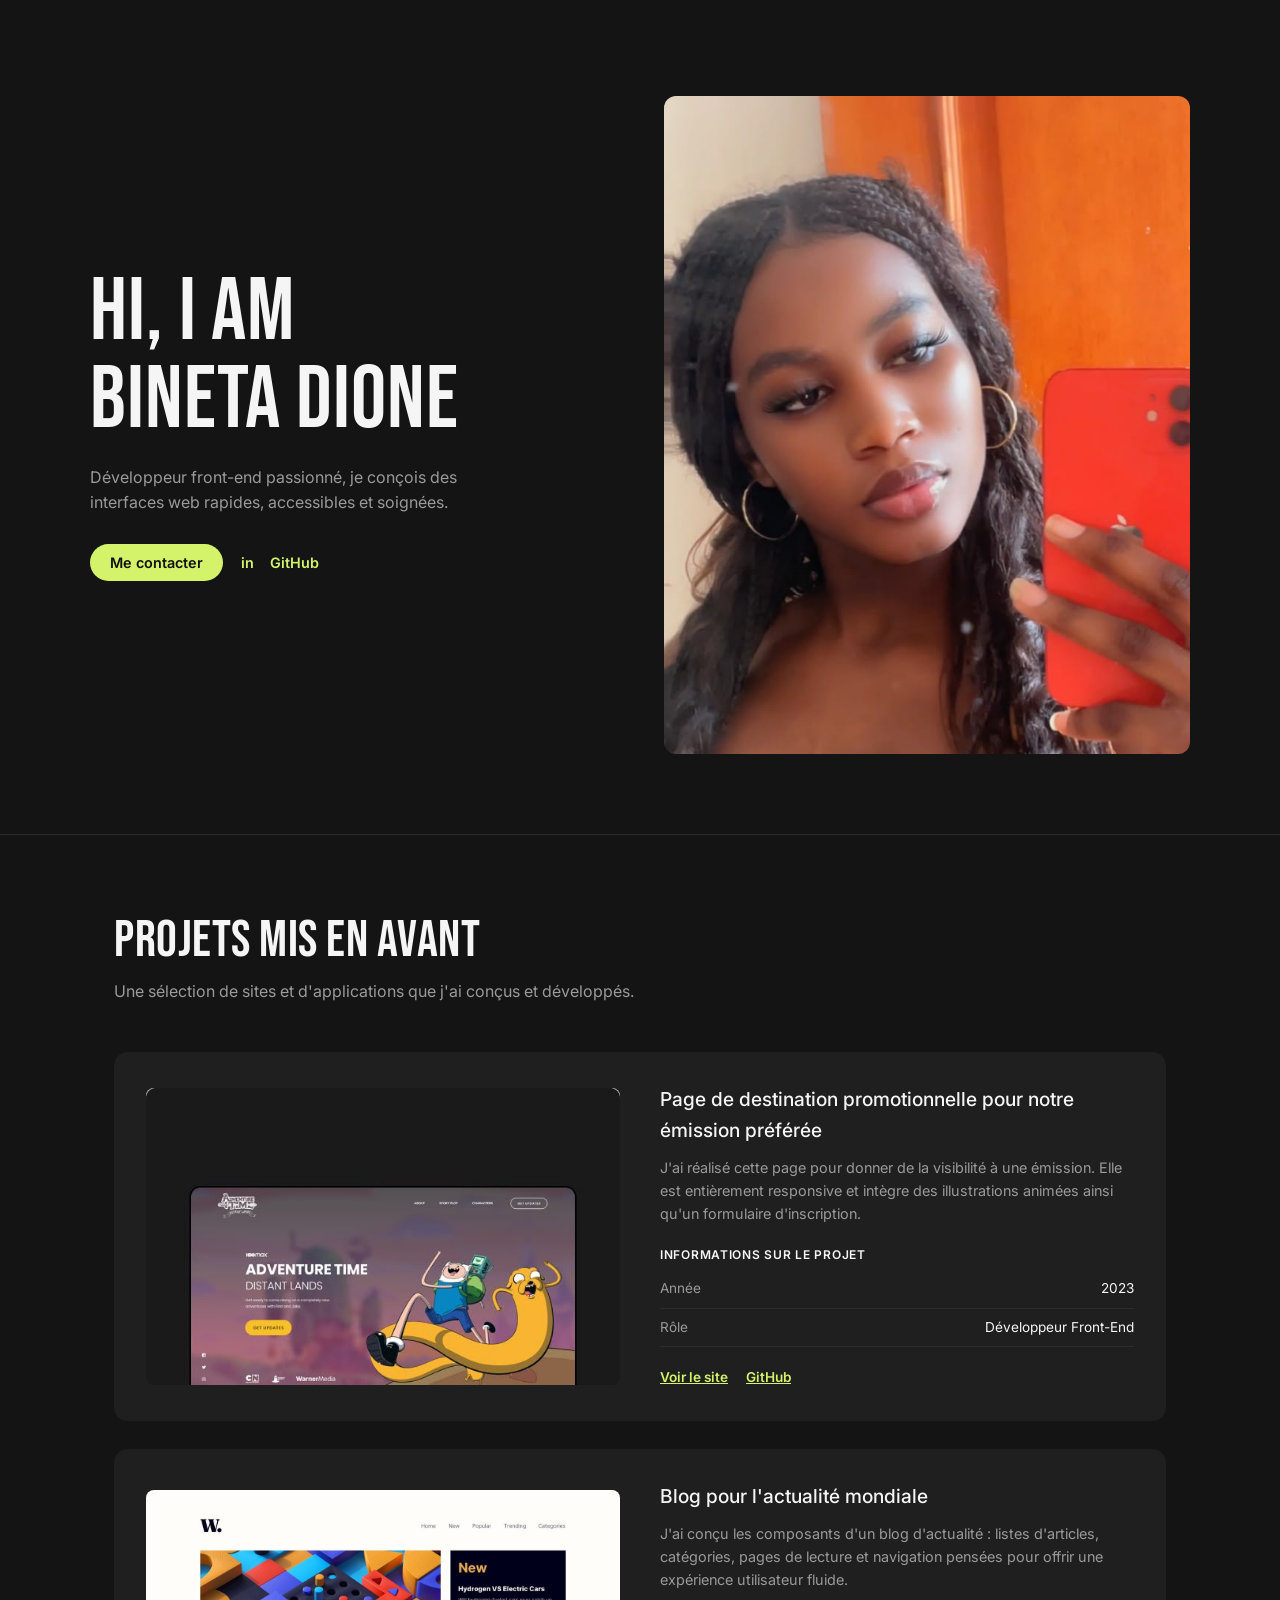
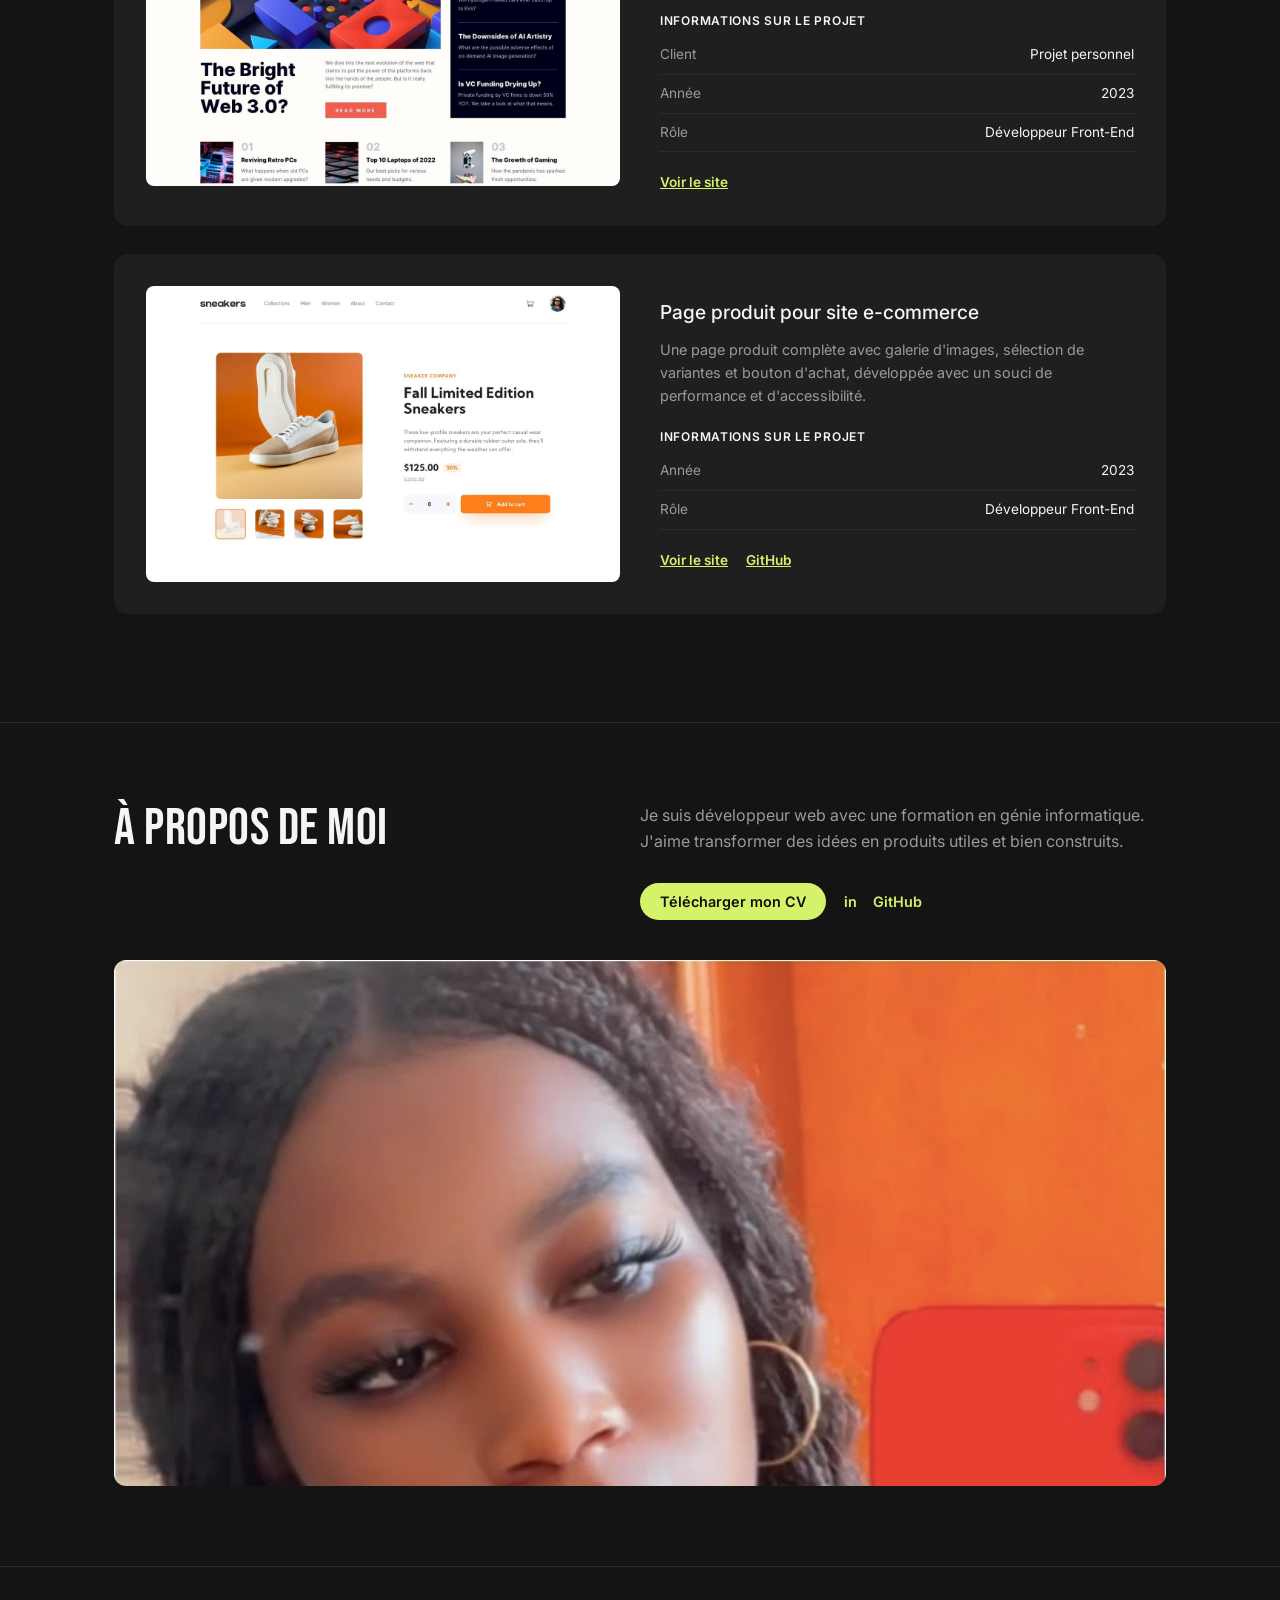
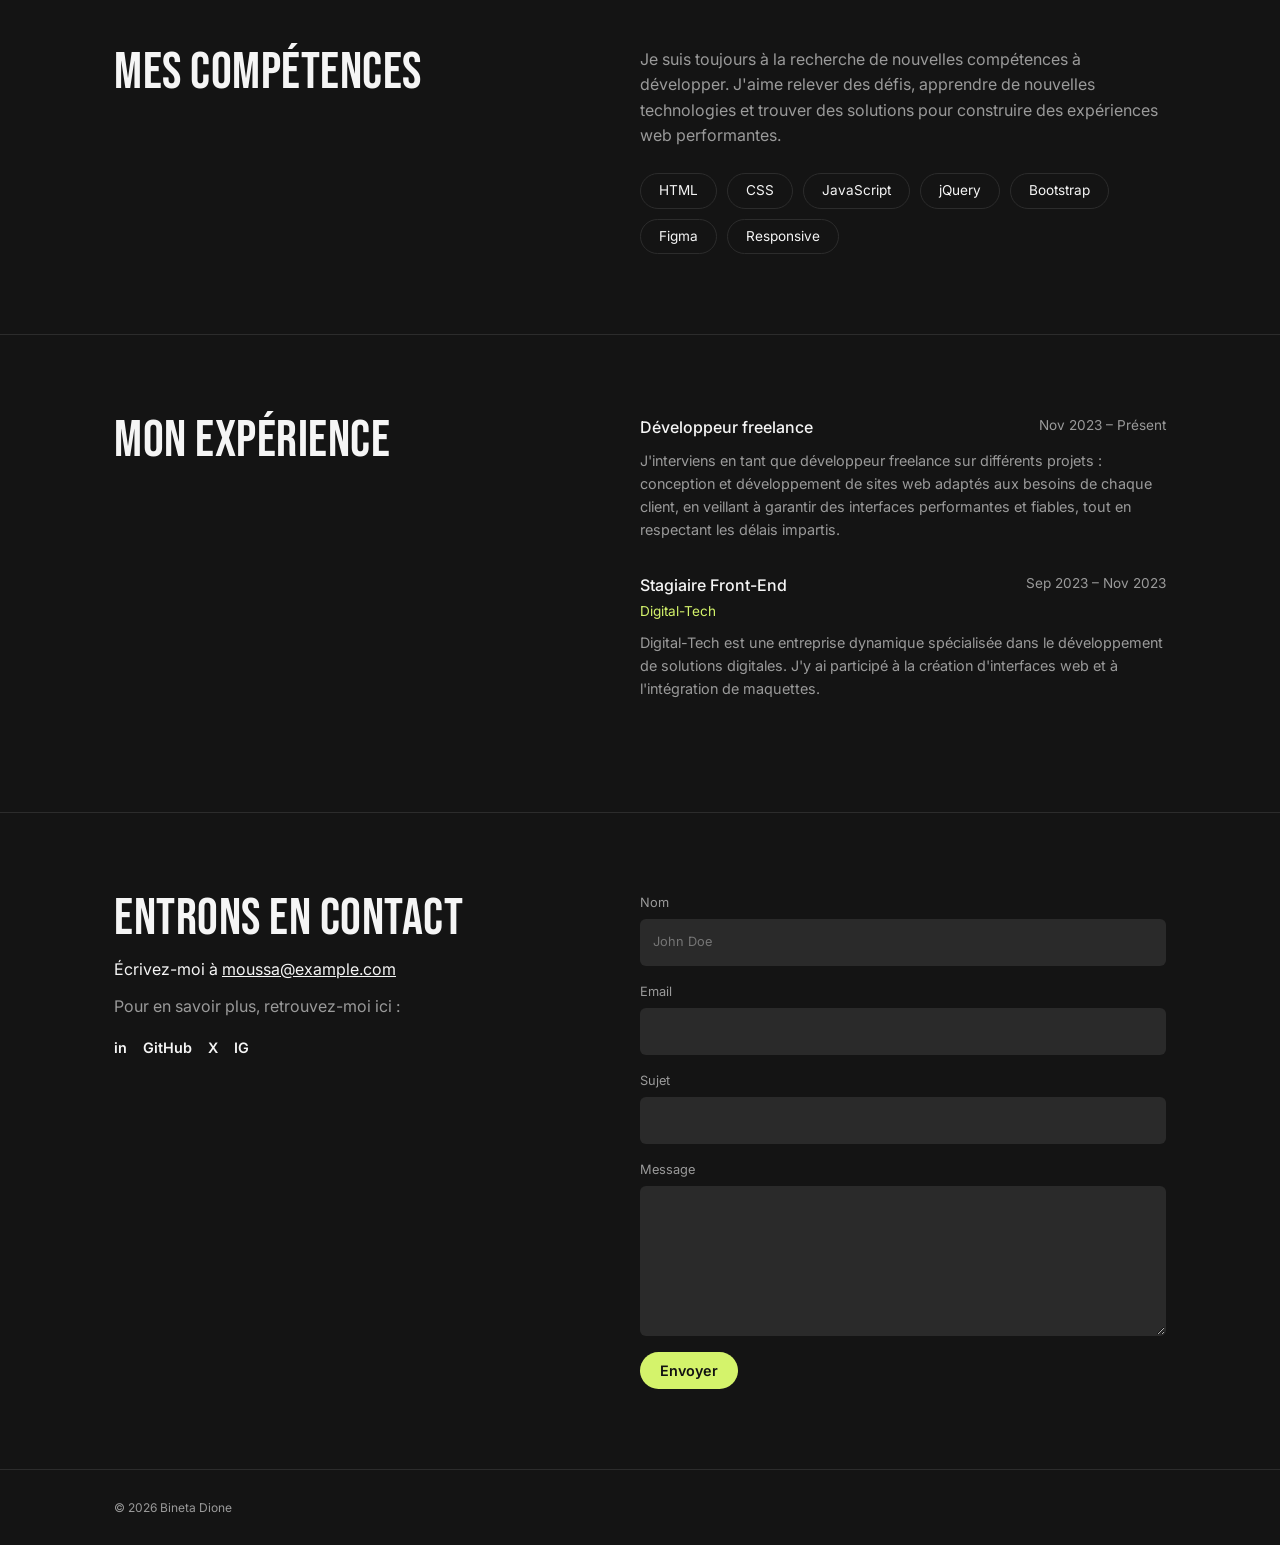
==== index.html @ 86d80486 "Rename cv.html to index.html" ====
<!DOCTYPE html>
<html lang="fr">
<head>
<meta charset="UTF-8">
<meta name="viewport" content="width=device-width, initial-scale=1">
<title>Bineta Dione – Développeur Front-End</title>
<link rel="preconnect" href="https://fonts.googleapis.com">
<link href="https://fonts.googleapis.com/css2?family=Bebas+Neue&family=Inter:wght@400;500;600&display=swap" rel="stylesheet">
<link rel="stylesheet" href="cv.css">
</head>
<body>

<main>
  <!-- HERO -->
  <div class="wrap hero">
    <div>
      <h1>Hi, I am<br>Bineta Dione</h1>
      <p>Développeur front-end passionné, je conçois des interfaces web rapides, accessibles et soignées.</p>
      <div class="actions">
        <a class="btn" href="#contact">Me contacter</a>
        <div class="social">
          <a href="#" aria-label="LinkedIn">in</a>
          <a href="#" aria-label="GitHub">GitHub</a>
        </div>
      </div>
    </div>
    <div class="photo">
      <!-- Remplacez par : <img src=Unknown-4.jpeg" alt="Portrait de Bineta Dione"> -->
      <img src="Unknown-4.jpeg" alt="ma photo de profil">
    </div>
  </div>

  <!-- PROJETS -->
  <section id="projets">
    <div class="wrap">
      <div class="head">
        <h2>Projets mis en avant</h2>
        <p>Une sélection de sites et d'applications que j'ai conçus et développés.</p>
      </div>

      <article class="project">
        <div class="shot">
            <img src="Unknown-1.jpeg" alt="Projet 1">
        </div>
        <div>
          <h3>Page de destination promotionnelle pour notre émission préférée</h3>
          <p>J'ai réalisé cette page pour donner de la visibilité à une émission. Elle est entièrement responsive et intègre des illustrations animées ainsi qu'un formulaire d'inscription.</p>
          <h4>Informations sur le projet</h4>
          <dl>
            <div><dt>Année</dt><dd>2023</dd></div>
            <div><dt>Rôle</dt><dd>Développeur Front-End</dd></div>
          </dl>
          <div class="links"><a href="#">Voir le site</a><a href="#">GitHub</a></div>
        </div>
      </article>

      <article class="project">
        <div class="shot"><img src="Unknown-2.jpeg" alt="Projet 2"></div>
        <div>
          <h3>Blog pour l'actualité mondiale</h3>
          <p>J'ai conçu les composants d'un blog d'actualité : listes d'articles, catégories, pages de lecture et navigation pensées pour offrir une expérience utilisateur fluide.</p>
          <h4>Informations sur le projet</h4>
          <dl>
            <div><dt>Client</dt><dd>Projet personnel</dd></div>
            <div><dt>Année</dt><dd>2023</dd></div>
            <div><dt>Rôle</dt><dd>Développeur Front-End</dd></div>
          </dl>
          <div class="links"><a href="#">Voir le site</a></div>
        </div>
      </article>

      <article class="project">
        <div class="shot"><img src="Unknown-3.jpeg" alt="Projet 3"></div>
        <div>
          <h3>Page produit pour site e-commerce</h3>
          <p>Une page produit complète avec galerie d'images, sélection de variantes et bouton d'achat, développée avec un souci de performance et d'accessibilité.</p>
          <h4>Informations sur le projet</h4>
          <dl>
            <div><dt>Année</dt><dd>2023</dd></div>
            <div><dt>Rôle</dt><dd>Développeur Front-End</dd></div>
          </dl>
          <div class="links"><a href="#">Voir le site</a><a href="#">GitHub</a></div>
        </div>
      </article>
    </div>
  </section>

  <!-- À PROPOS -->
  <section id="apropos">
    <div class="wrap">
      <div class="two">
        <h2>À propos de moi</h2>
        <div>
          <p class="muted">Je suis développeur web avec une formation en génie informatique. J'aime transformer des idées en produits utiles et bien construits.</p>
          <div class="actions">
            <a class="btn" href="#contact">Télécharger mon CV</a>
            <div class="social"><a href="#" aria-label="LinkedIn">in</a><a href="#" aria-label="GitHub">GitHub</a></div>
          </div>
        </div>
      </div>
      <div class="banner"><img src="b1.jpg" alt="deuxieme portrait"></div>
    </div>
  </section>

  <!-- COMPÉTENCES -->
  <section id="competences">
    <div class="wrap two">
      <h2>Mes compétences</h2>
      <div>
        <p class="muted">Je suis toujours à la recherche de nouvelles compétences à développer. J'aime relever des défis, apprendre de nouvelles technologies et trouver des solutions pour construire des expériences web performantes.</p>
        <ul class="tags">
          <li>HTML</li><li>CSS</li><li>JavaScript</li><li>jQuery</li>
          <li>Bootstrap</li><li>Figma</li><li>Responsive</li>
        </ul>
      </div>
    </div>
  </section>

  <!-- EXPÉRIENCE -->
  <section id="experience">
    <div class="wrap two">
      <h2>Mon expérience</h2>
      <div>
        <div class="job">
          <header>Développeur freelance <span>Nov 2023 – Présent</span></header>
          <p>J'interviens en tant que développeur freelance sur différents projets : conception et développement de sites web adaptés aux besoins de chaque client, en veillant à garantir des interfaces performantes et fiables, tout en respectant les délais impartis.</p>
        </div>
        <div class="job">
          <header>Stagiaire Front-End <span>Sep 2023 – Nov 2023</span></header>
          <div class="co">Digital-Tech</div>
          <p>Digital-Tech est une entreprise dynamique spécialisée dans le développement de solutions digitales. J'y ai participé à la création d'interfaces web et à l'intégration de maquettes.</p>
        </div>
      </div>
    </div>
  </section>

  <!-- CONTACT -->
  <section id="contact" class="contact">
    <div class="wrap two">
      <div>
        <h2>Entrons en contact</h2>
        <p>Écrivez-moi à <a href="mailto:moussa@example.com">moussa@example.com</a></p>
        <p class="muted">Pour en savoir plus, retrouvez-moi ici :</p>
        <div class="social social-contact">
          <a href="#" aria-label="LinkedIn">in</a>
          <a href="#" aria-label="GitHub">GitHub</a>
          <a href="#" aria-label="X">X</a>
          <a href="#" aria-label="Instagram">IG</a>
        </div>
      </div>
      <form onsubmit="event.preventDefault();alert('Message envoyé !')">
        <label>Nom<input type="text" placeholder="John Doe" required></label>
        <label>Email<input type="email" required></label>
        <label>Sujet<input type="text"></label>
        <label>Message<textarea required></textarea></label>
        <button class="btn" type="submit">Envoyer</button>
      </form>
    </div>
  </section>
</main>

<footer><div class="wrap">© 2026 Bineta Dione</div></footer>

</body>
</html
---- cv.css ----
:root{
  --bg:#141414; --card:#1f1f1f; --line:#2c2c2c;
  --text:#f5f5f5; --muted:#9a9a9a; --accent:#d4f36b;
}
*{box-sizing:border-box;margin:0;padding:0}
html{scroll-behavior:smooth}
body{background:var(--bg);color:var(--text);font-family:Inter,system-ui,sans-serif;line-height:1.6}
a{color:inherit}
:focus-visible{outline:2px solid var(--accent);outline-offset:3px}
h1,h2{font-family:"Bebas Neue",Impact,sans-serif;font-weight:400;line-height:1;letter-spacing:.01em}
h1{font-size:clamp(3rem,8vw,5.5rem)}
h2{font-size:clamp(2.2rem,5vw,3.25rem)}
.wrap{max-width:1100px;margin:0 auto;padding:0 24px}
section{padding:80px 0;border-top:1px solid var(--line)}
.muted{color:var(--muted)}

/* Boutons */
.actions{display:flex;align-items:center;gap:18px;margin-top:28px;flex-wrap:wrap}
.btn{display:inline-flex;align-items:center;gap:10px;background:var(--accent);color:#111;border:0;border-radius:999px;padding:10px 20px;font:600 .9rem Inter,sans-serif;text-decoration:none;cursor:pointer}
.btn:hover{filter:brightness(.92)}
.social{display:flex;gap:16px}
.social a{color:var(--accent);text-decoration:none;font-weight:600;font-size:.9rem}
.social-contact{margin-top:16px}

/* Hero */
.hero{display:grid;grid-template-columns:1fr 1fr;gap:48px;align-items:center;padding:96px 0 80px;border:0}
.hero p{margin-top:20px;max-width:44ch;color:var(--muted)}
.photo{border-radius:12px;background:#d8d8dc;aspect-ratio:4/5;overflow:hidden;display:grid;place-items:center;color:#777;font-size:.9rem}
.photo img{width:100%;height:100%;object-fit:cover;display:block}

/* Projets */
.head{margin-bottom:48px;max-width:60ch}
.head p{margin-top:12px;color:var(--muted)}
.project{display:grid;grid-template-columns:1fr 1fr;gap:40px;align-items:center;background:var(--card);border-radius:14px;padding:32px;margin-bottom:28px}
.shot{background:#f2f2f2;border-radius:8px;aspect-ratio:16/10;overflow:hidden;display:grid;place-items:center;color:#888;font-size:.85rem}
.shot img{width:100%;height:100%;object-fit:cover}
.project h3{font-size:1.2rem;font-weight:500;margin-bottom:10px}
.project p{color:var(--muted);font-size:.9rem;margin-bottom:20px}
.project h4{font-size:.75rem;font-weight:600;letter-spacing:.06em;text-transform:uppercase;margin-bottom:6px}
dl{margin-bottom:20px}
dl div{display:flex;justify-content:space-between;padding:8px 0;border-bottom:1px solid var(--line);font-size:.85rem}
dt{color:var(--muted)}
.links{display:flex;gap:18px;font-size:.85rem;font-weight:600}
.links a{color:var(--accent)}

/* Deux colonnes */
.two{display:grid;grid-template-columns:1fr 1.1fr;gap:48px}
.banner{margin:40px 0 0;border-radius:12px;background:#d8d8dc;aspect-ratio:16/8;overflow:hidden;display:grid;place-items:center;color:#777;font-size:.9rem}
.banner img{width:100%;height:100%;object-fit:cover}
.tags{display:flex;flex-wrap:wrap;gap:10px;margin-top:24px;list-style:none}
.tags li{border:1px solid var(--line);border-radius:999px;padding:6px 18px;font-size:.85rem}
.job{margin-bottom:32px}
.job header{display:flex;justify-content:space-between;gap:16px;font-weight:500}
.job header span{color:var(--muted);font-weight:400;font-size:.85rem;white-space:nowrap}
.job .co{color:var(--accent);font-size:.85rem;margin:2px 0}
.job p{color:var(--muted);font-size:.9rem;margin-top:8px}

/* Formulaire */
form{display:grid;gap:16px}
label{font-size:.8rem;color:var(--muted);display:grid;gap:6px}
input,textarea{background:#2a2a2a;border:1px solid transparent;border-radius:6px;padding:12px;color:var(--text);font:inherit}
textarea{min-height:150px;resize:vertical}
form .btn{justify-self:start}
.contact p{margin-top:12px}
.contact a{color:var(--text)}
footer{padding:28px 0;border-top:1px solid var(--line);font-size:.75rem;color:var(--muted)}

/* Mobile */
@media(max-width:800px){
  .hero,.project,.two{grid-template-columns:1fr;gap:28px}
  .hero{padding-top:56px}
  section{padding:56px 0}
  .project{padding:20px}
}
@media(prefers-reduced-motion:reduce){html{scroll-behavior:auto}}
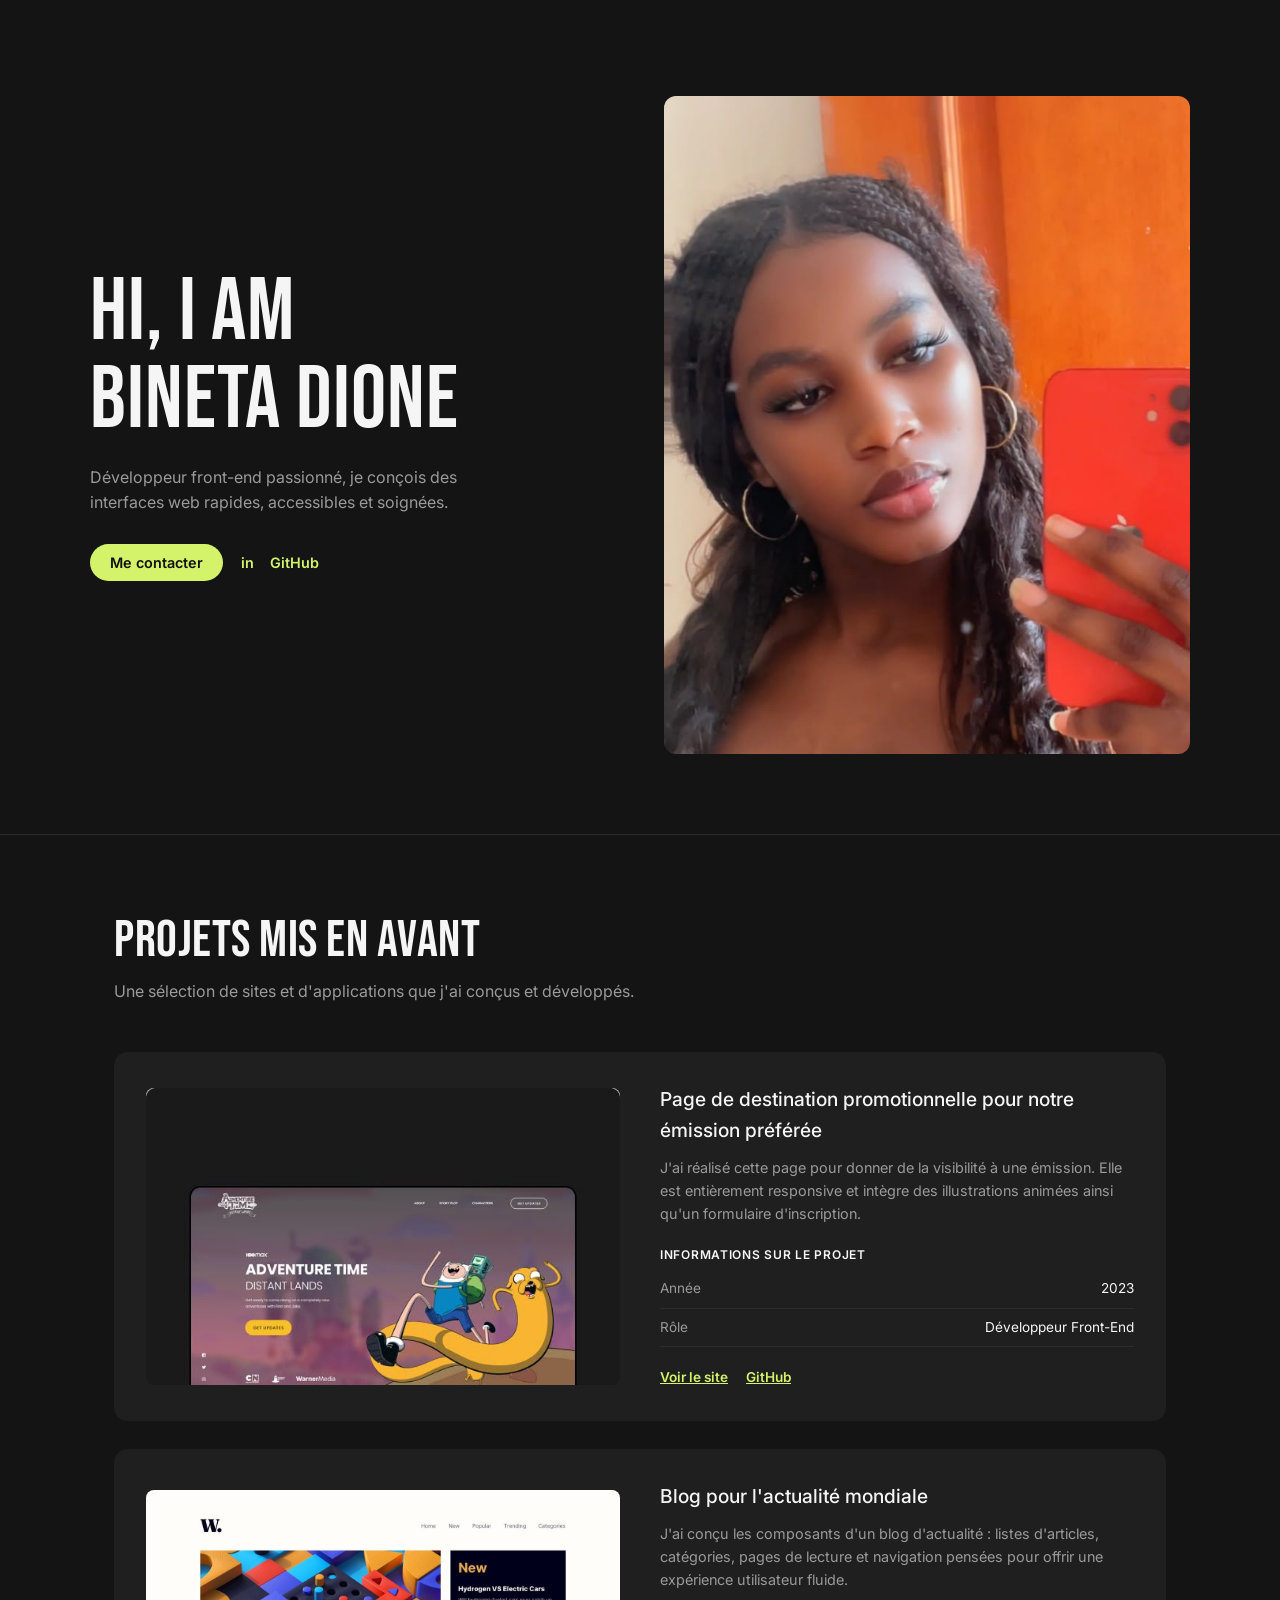
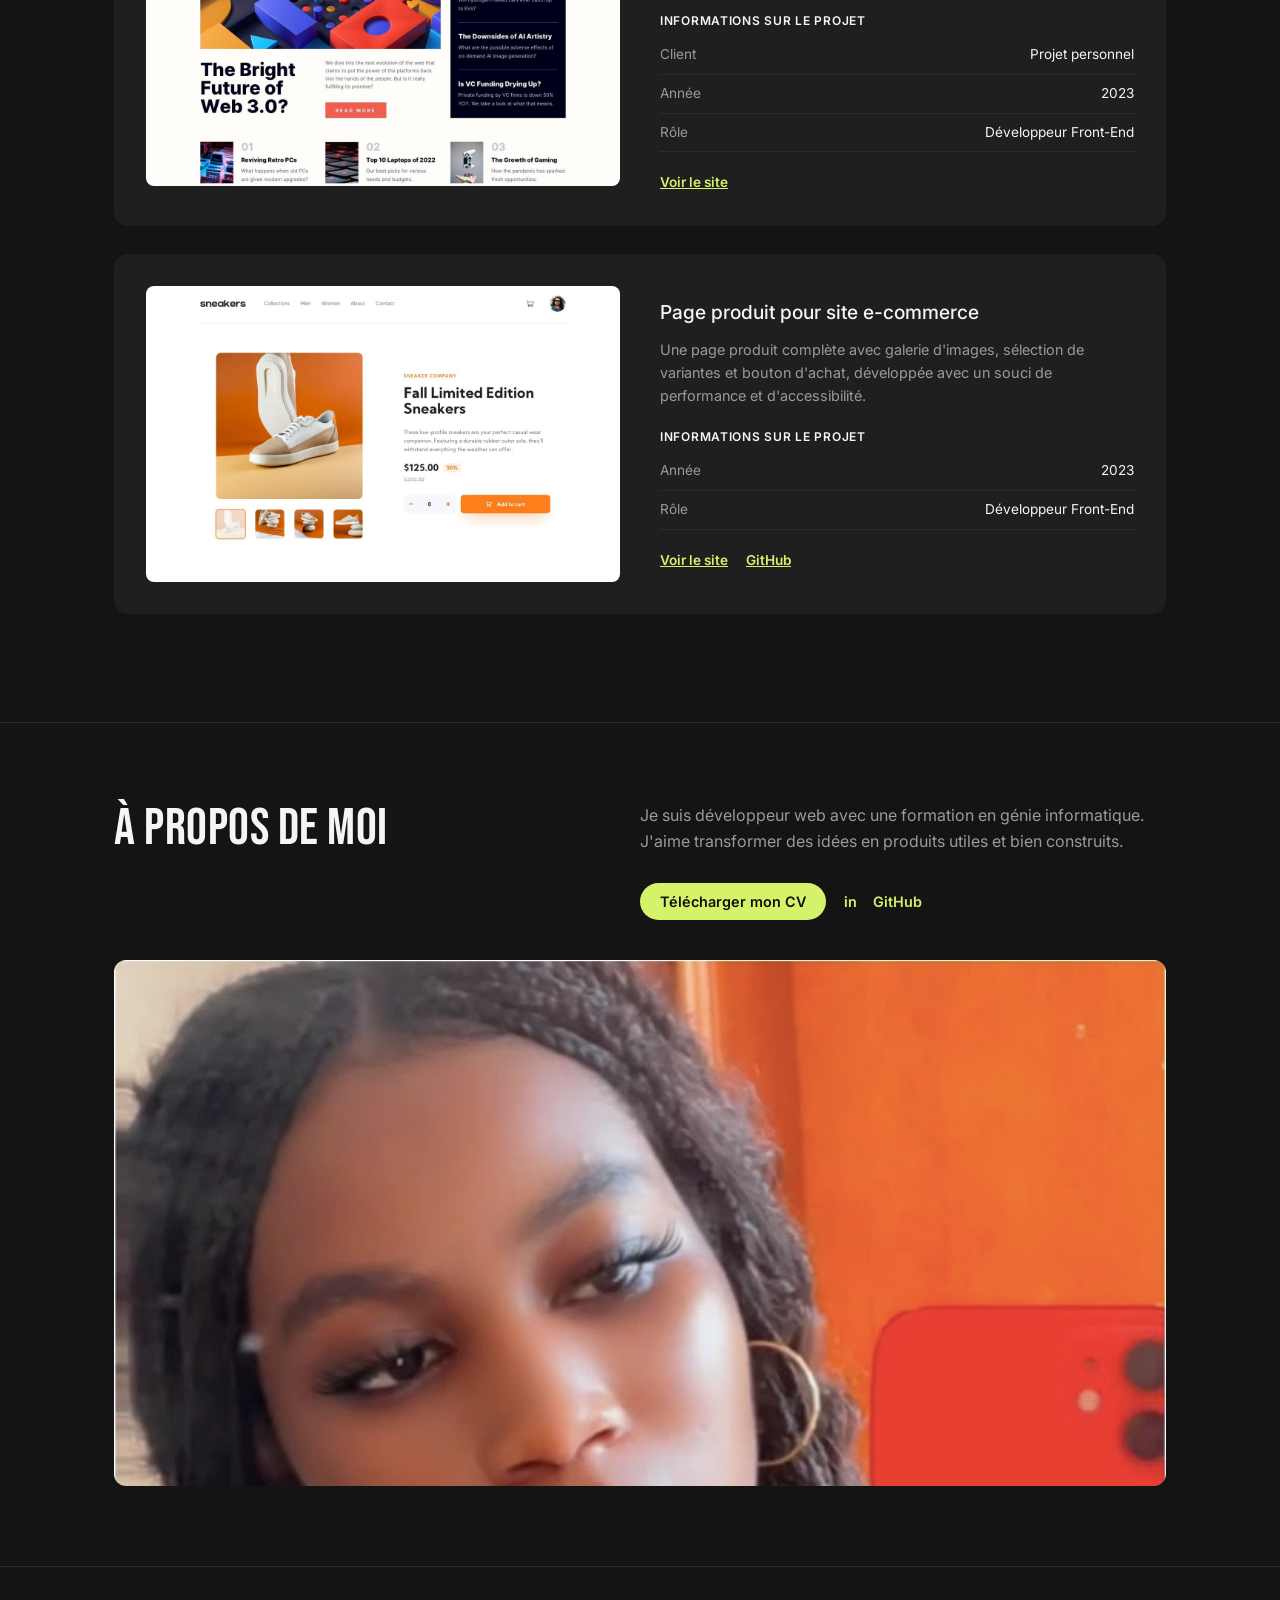
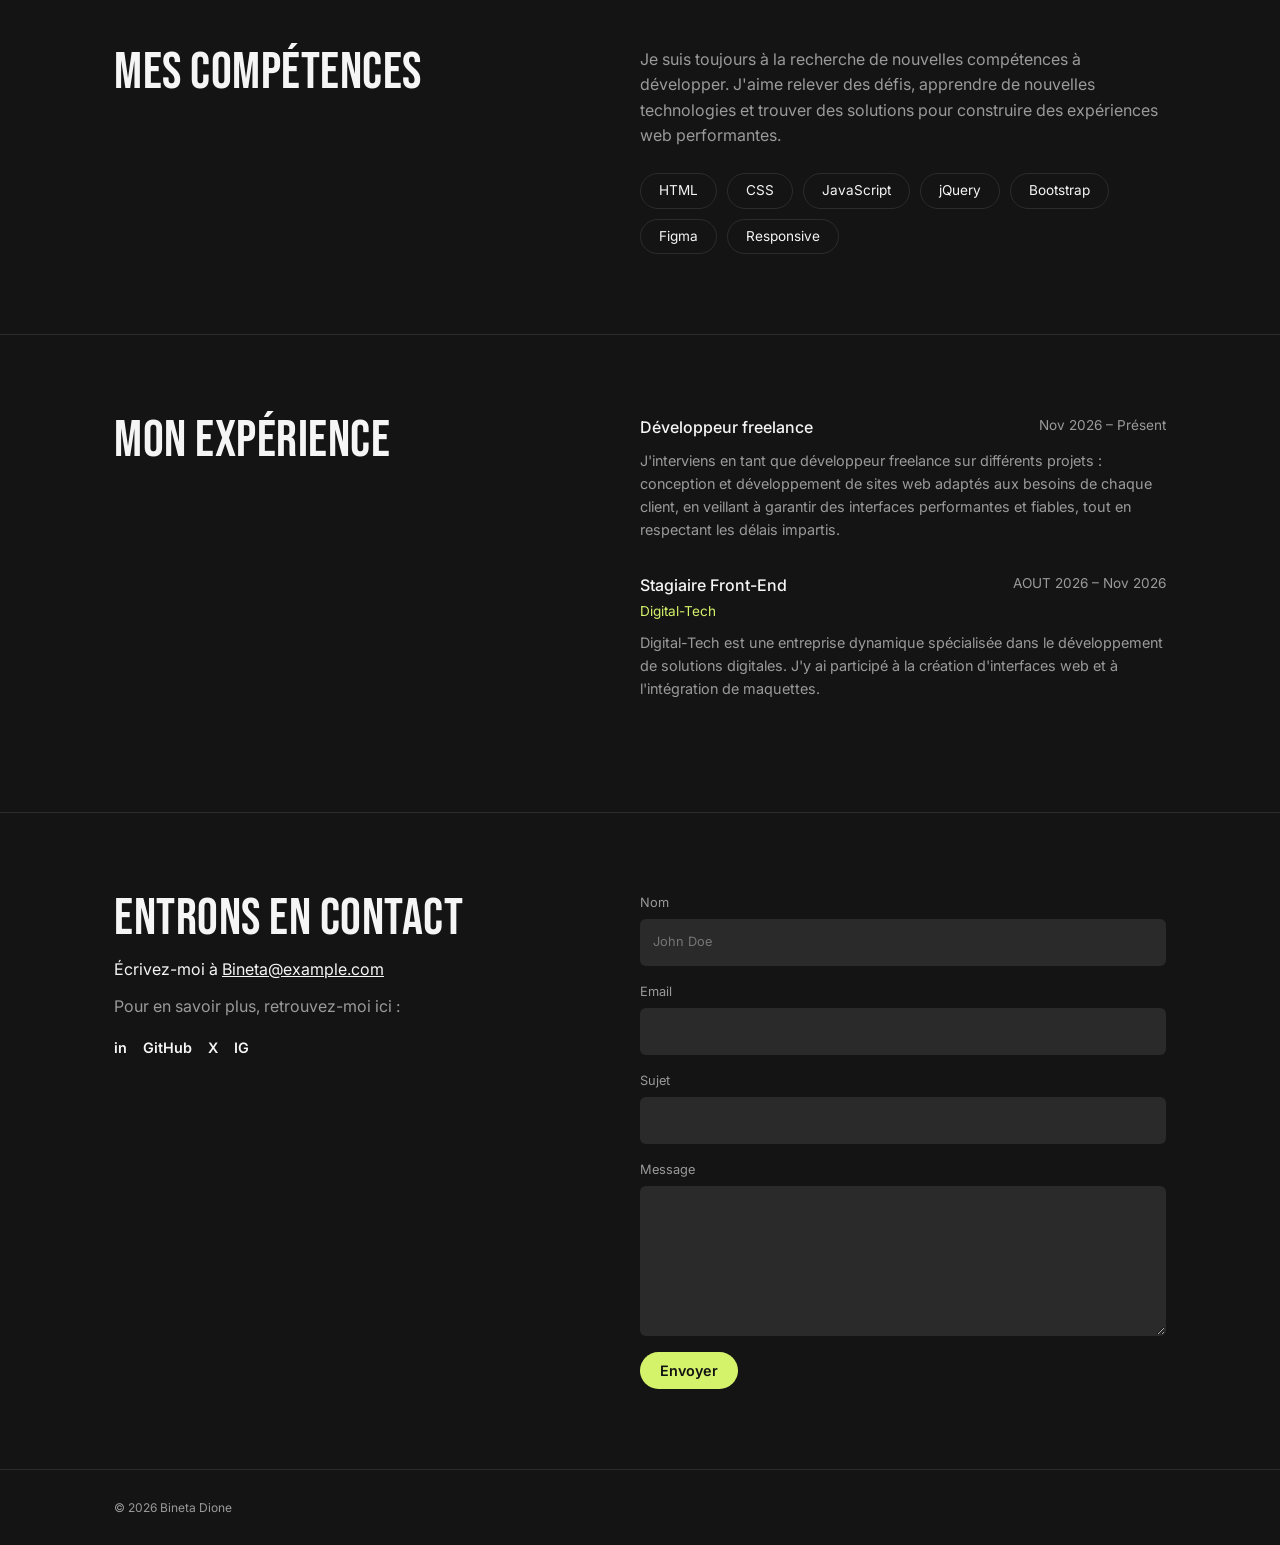
==== commit 362025cf: "Update index.html" ====
--- a/index.html
+++ b/index.html
@@ -122,11 +122,11 @@
       <h2>Mon expérience</h2>
       <div>
         <div class="job">
-          <header>Développeur freelance <span>Nov 2023 – Présent</span></header>
+          <header>Développeur freelance <span>Nov 2026 – Présent</span></header>
           <p>J'interviens en tant que développeur freelance sur différents projets : conception et développement de sites web adaptés aux besoins de chaque client, en veillant à garantir des interfaces performantes et fiables, tout en respectant les délais impartis.</p>
         </div>
         <div class="job">
-          <header>Stagiaire Front-End <span>Sep 2023 – Nov 2023</span></header>
+          <header>Stagiaire Front-End <span>AOUT 2026 – Nov 2026</span></header>
           <div class="co">Digital-Tech</div>
           <p>Digital-Tech est une entreprise dynamique spécialisée dans le développement de solutions digitales. J'y ai participé à la création d'interfaces web et à l'intégration de maquettes.</p>
         </div>
@@ -139,7 +139,7 @@
     <div class="wrap two">
       <div>
         <h2>Entrons en contact</h2>
-        <p>Écrivez-moi à <a href="mailto:moussa@example.com">moussa@example.com</a></p>
+        <p>Écrivez-moi à <a href="mailto:moussa@example.com">Bineta@example.com</a></p>
         <p class="muted">Pour en savoir plus, retrouvez-moi ici :</p>
         <div class="social social-contact">
           <a href="#" aria-label="LinkedIn">in</a>
